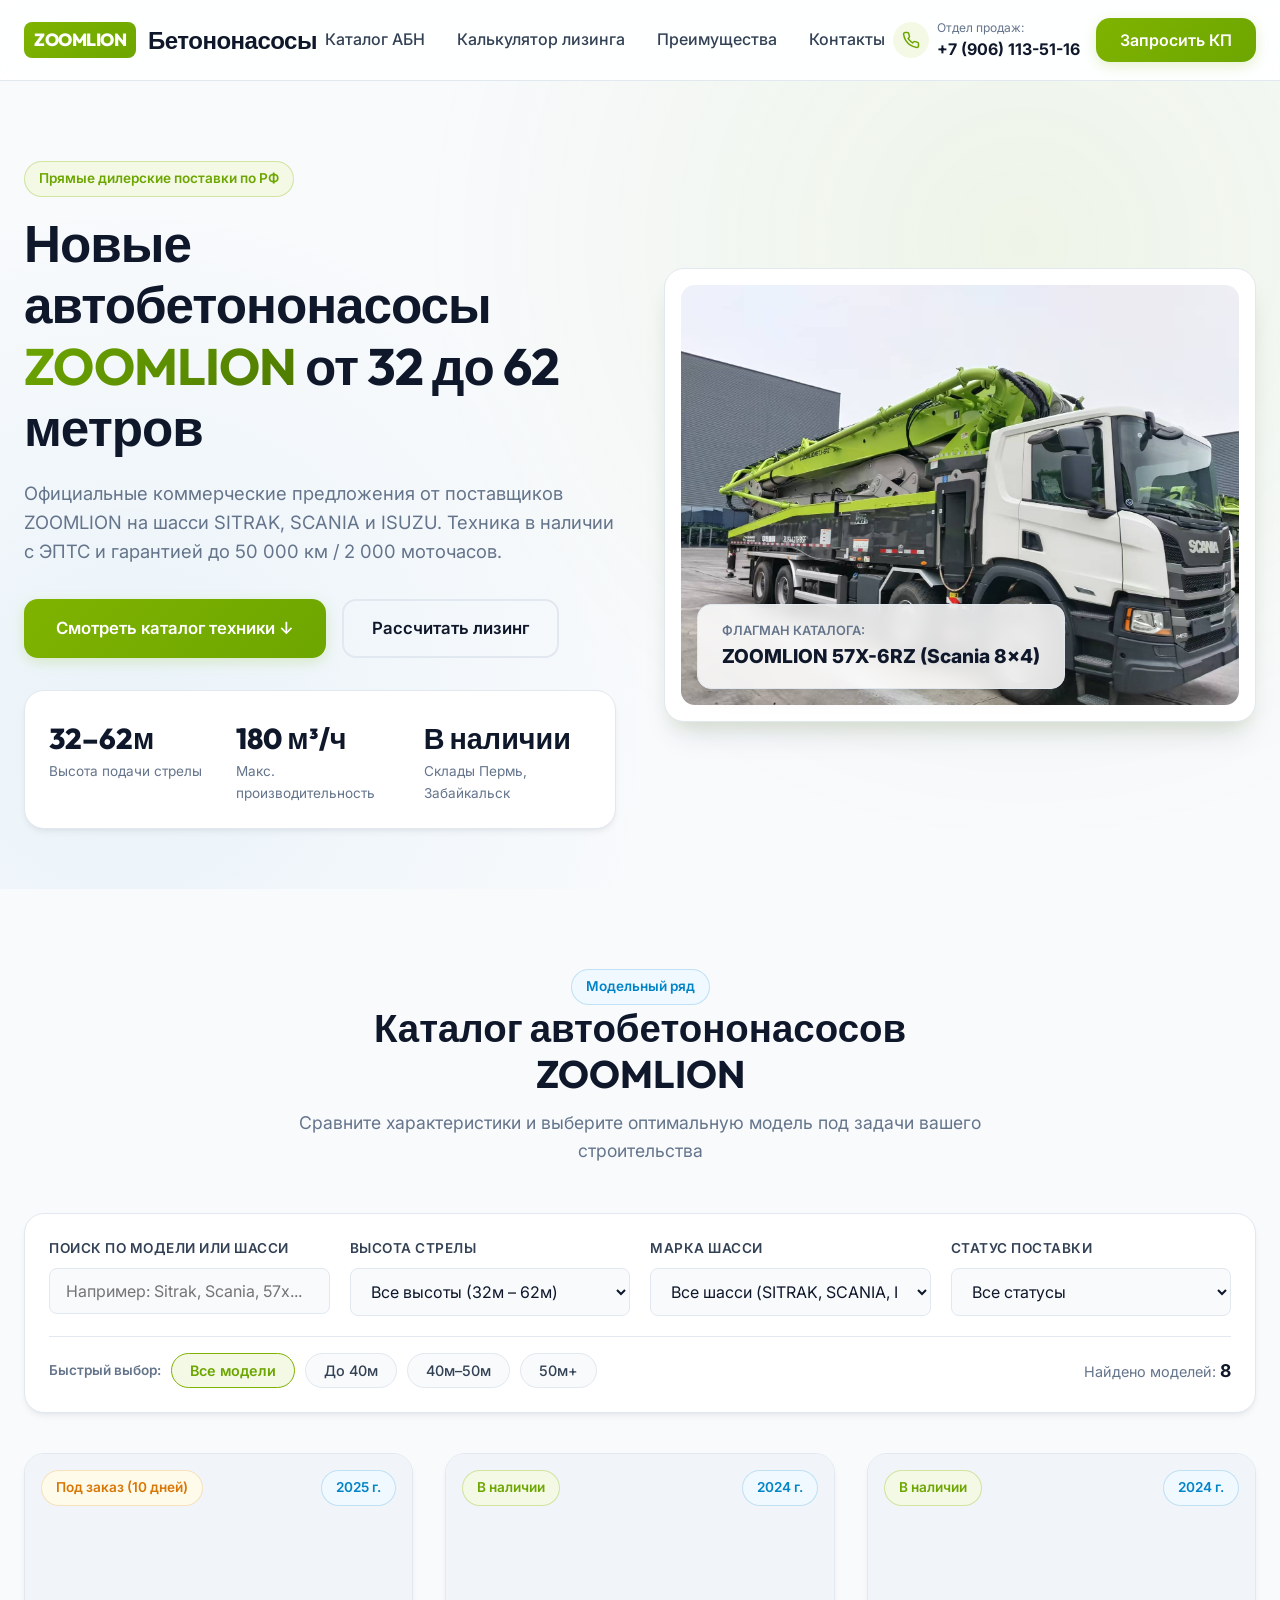
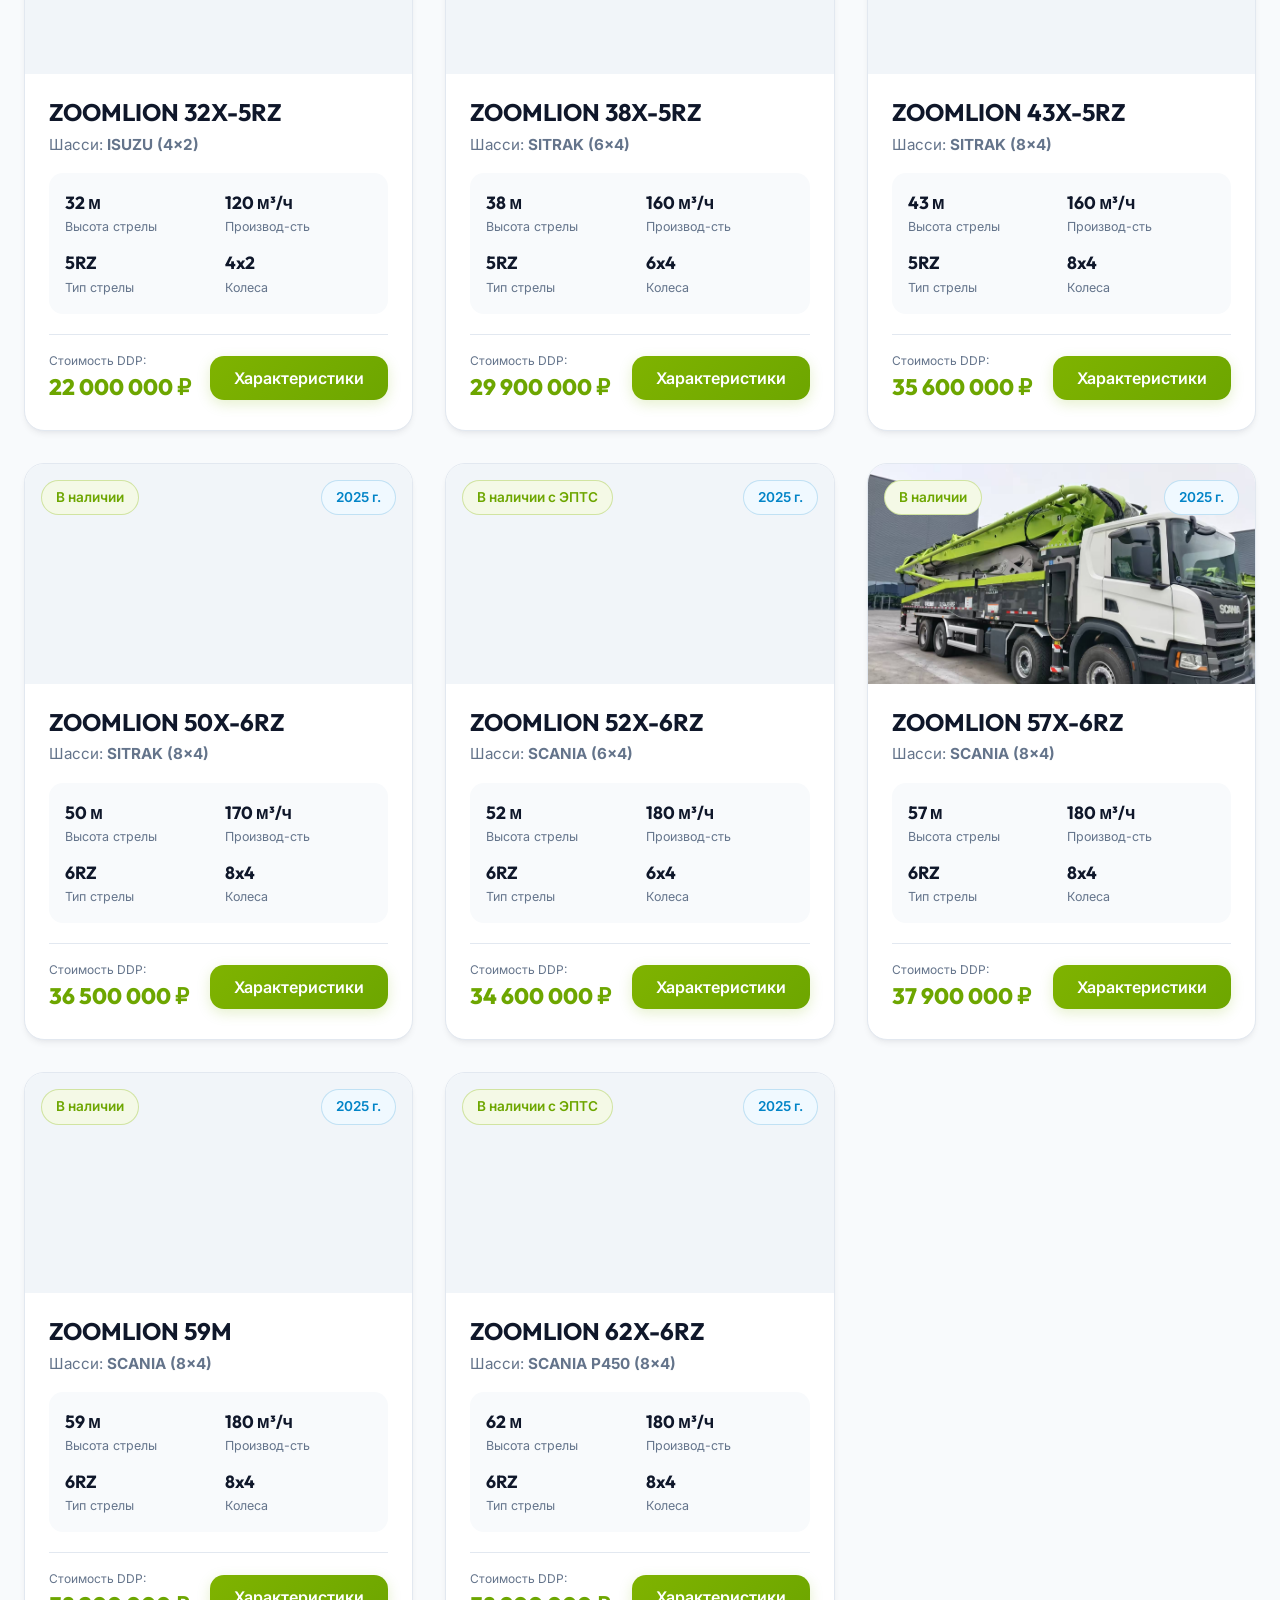
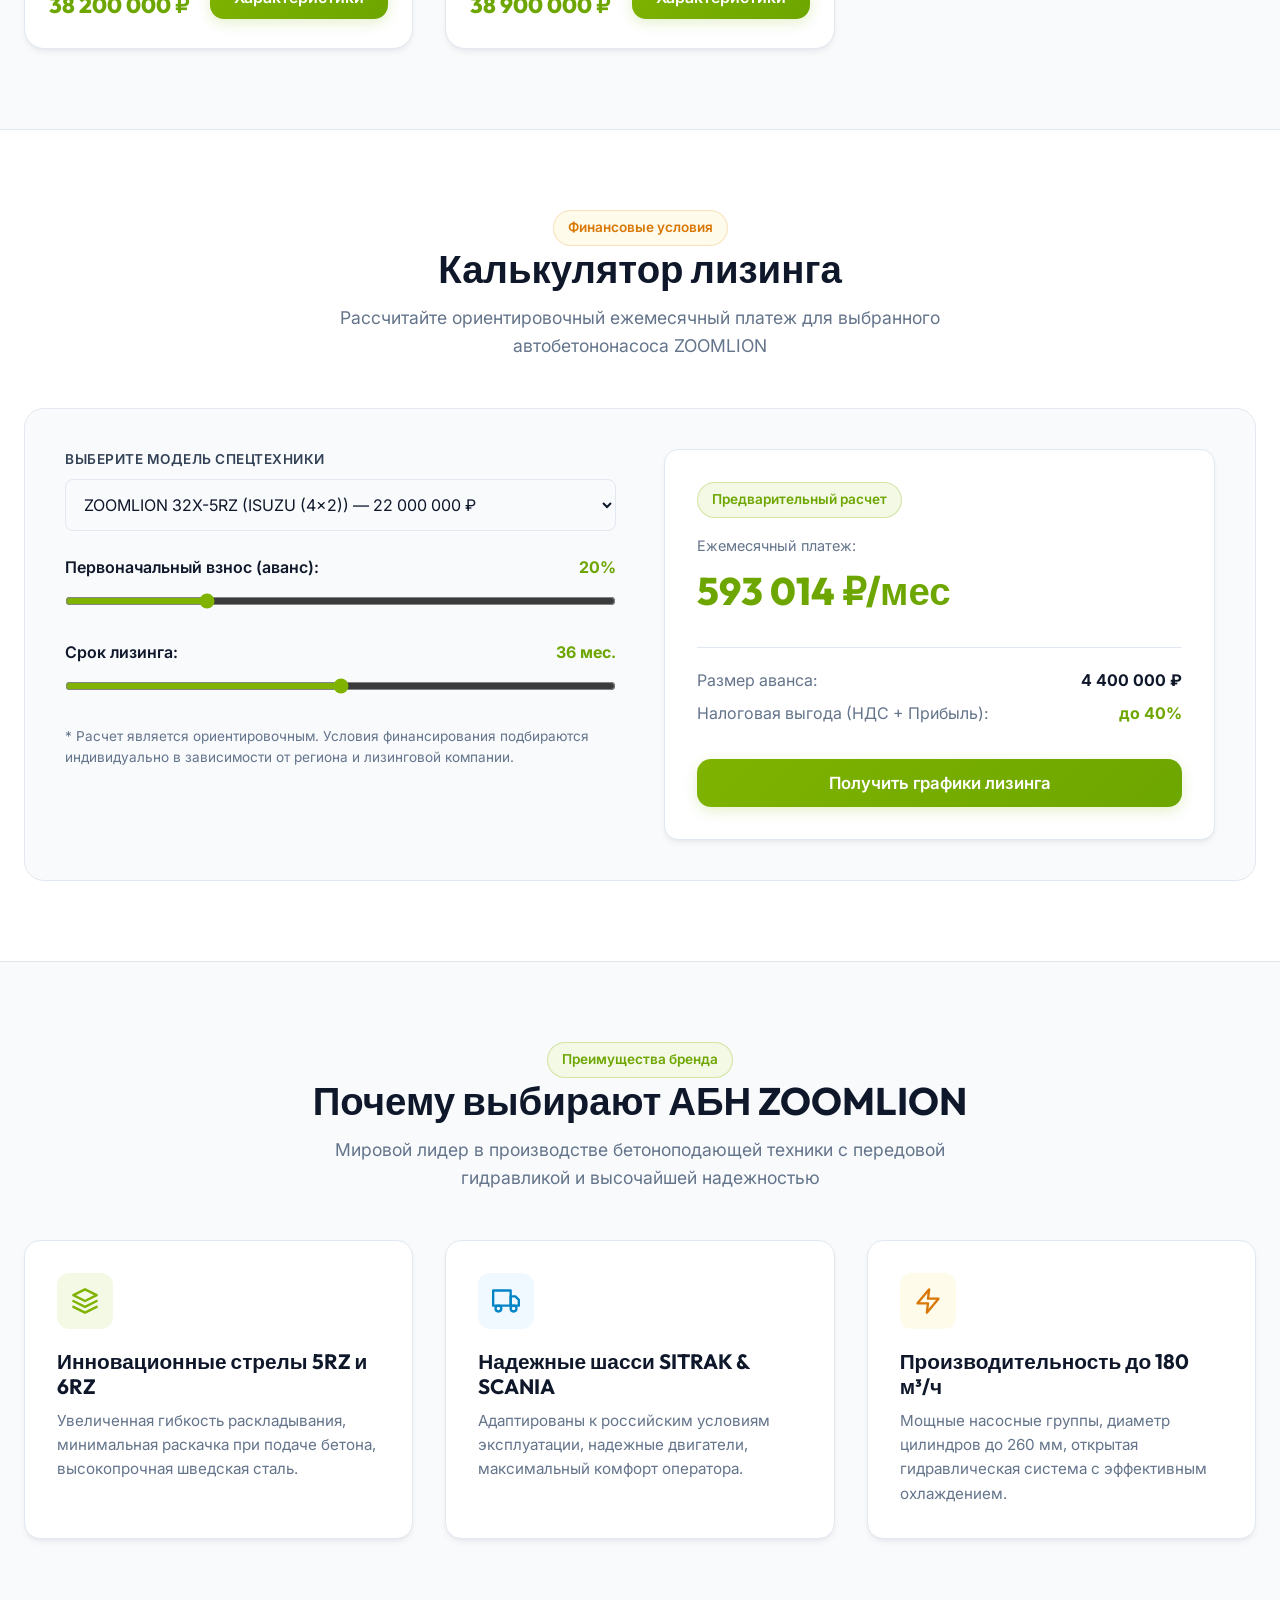
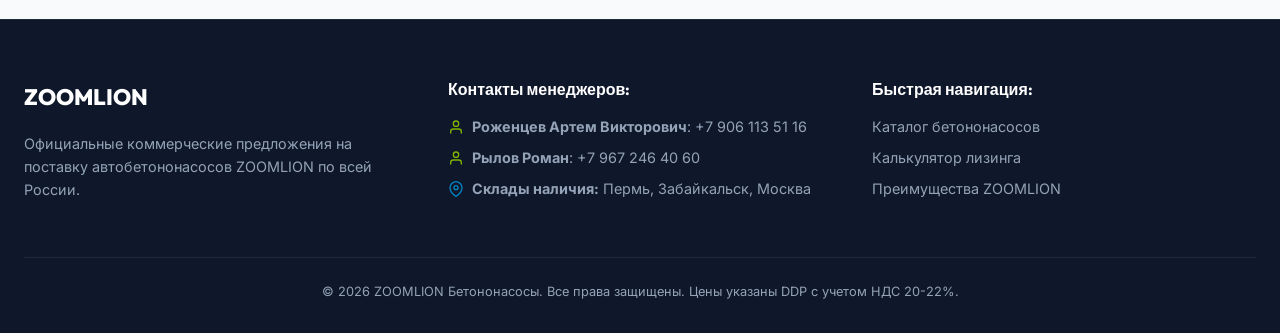
==== deploy/index.html @ 4ca98218 "Initial commit: Zoomlion Concrete Pump website and admin panel" ====
<!DOCTYPE html>
<html lang="ru">
<head>
  <meta charset="UTF-8">
  <meta name="viewport" content="width=device-width, initial-scale=1.0">
  <title>Автобетононасосы ZOOMLION — Официальный каталог поставщика | Продажа и Лизинг</title>
  <meta name="description" content="Каталог новых автобетононасосов ZOOMLION на шасси SITRAK, SCANIA и ISUZU от 32 до 62 метров. Техника в наличии с ЭПТС, гарантия 12 месяцев, выгодный лизинг.">
  
  <!-- CSS Styles -->
  <link rel="stylesheet" href="./src/css/style.css">

  <!-- OpenGraph -->
  <meta property="og:title" content="Автобетононасосы ZOOMLION — Официальный Каталог">
  <meta property="og:description" content="Продажа новых АБН ZOOMLION от 32м до 62м на шасси SITRAK, SCANIA, ISUZU. Цены от поставщика, лизинг, доставка по РФ.">
  <meta property="og:type" content="website">
</head>
<body>

  <!-- Header -->
  <header class="header">
    <div class="container header-content">
      <a href="#" class="logo">
        <span class="logo-badge">ZOOMLION</span>
        <span>Бетононасосы</span>
      </a>

      <nav>
        <ul class="nav-links">
          <li><a href="#catalog" class="nav-link">Каталог АБН</a></li>
          <li><a href="#calculator" class="nav-link">Калькулятор лизинга</a></li>
          <li><a href="#advantages" class="nav-link">Преимущества</a></li>
          <li><a href="#contacts" class="nav-link">Контакты</a></li>
        </ul>
      </nav>

      <div class="header-actions">
        <a href="tel:+79061135116" class="phone-link">
          <div class="phone-icon">
            <svg width="18" height="18" viewBox="0 0 24 24" fill="none" stroke="currentColor" stroke-width="2" stroke-linecap="round" stroke-linejoin="round"><path d="M22 16.92v3a2 2 0 0 1-2.18 2 19.79 19.79 0 0 1-8.63-3.07 19.5 19.5 0 0 1-6-6 19.79 19.79 0 0 1-3.07-8.67A2 2 0 0 1 4.11 2h3a2 2 0 0 1 2 1.72 12.84 12.84 0 0 0 .7 2.81 2 2 0 0 1-.45 2.11L8.09 9.91a16 16 0 0 0 6 6l1.27-1.27a2 2 0 0 1 2.11-.45 12.84 12.84 0 0 0 2.81.7A2 2 0 0 1 22 16.92z"></path></svg>
          </div>
          <div>
            <div style="font-size: 0.75rem; color: var(--text-muted); font-weight: normal;">Отдел продаж:</div>
            +7 (906) 113-51-16
          </div>
        </a>
        <button class="btn btn-primary btn-quote-trigger" id="headerQuoteBtn">
          Запросить КП
        </button>
      </div>
    </div>
  </header>

  <main>
    <!-- Hero Section -->
    <section class="hero">
      <div class="container hero-grid">
        <div>
          <span class="badge badge-green">Прямые дилерские поставки по РФ</span>
          <h1 class="hero-title">
            Новые автобетононасосы <span>ZOOMLION</span> от 32 до 62 метров
          </h1>
          <p class="hero-subtitle">
            Официальные коммерческие предложения от поставщиков ZOOMLION на шасси SITRAK, SCANIA и ISUZU. Техника в наличии с ЭПТС и гарантией до 50 000 км / 2 000 моточасов.
          </p>

          <div style="display: flex; gap: 16px; flex-wrap: wrap;">
            <a href="#catalog" class="btn btn-primary" style="padding: 14px 32px; font-size: 1.05rem;">
              Смотреть каталог техники ↓
            </a>
            <a href="#calculator" class="btn btn-outline" style="padding: 14px 28px; font-size: 1.05rem;">
              Рассчитать лизинг
            </a>
          </div>

          <div class="hero-stats">
            <div>
              <div class="stat-number">32–62м</div>
              <div class="stat-label">Высота подачи стрелы</div>
            </div>
            <div>
              <div class="stat-number">180 м³/ч</div>
              <div class="stat-label">Макс. производительность</div>
            </div>
            <div>
              <div class="stat-number">В наличии</div>
              <div class="stat-label">Склады Пермь, Забайкальск</div>
            </div>
          </div>
        </div>

        <div class="hero-media">
          <div class="hero-img-card">
            <img src="./ZOOMLION 57 метров на базе шасси SCANIA 8x4(1).jpg" alt="Автобетононасос ZOOMLION SCANIA" id="heroImage" onerror="this.src='https://images.unsplash.com/photo-1541888946425-d0fbb186a5b2?auto=format&fit=crop&w=1200&q=80'">
            <div class="hero-floating-tag">
              <div style="font-size: 0.8rem; color: var(--text-muted); font-weight: 600; text-transform: uppercase;">Флагман каталога:</div>
              <div style="font-weight: 800; font-size: 1.2rem; color: var(--text-main);">ZOOMLION 57X-6RZ (Scania 8x4)</div>
            </div>
          </div>
        </div>
      </div>
    </section>

    <!-- Catalog Section -->
    <section class="catalog-section" id="catalog">
      <div class="container">
        <div class="section-header">
          <span class="badge badge-blue">Модельный ряд</span>
          <h2 class="section-title">Каталог автобетононасосов ZOOMLION</h2>
          <p class="section-subtitle">Сравните характеристики и выберите оптимальную модель под задачи вашего строительства</p>
        </div>

        <!-- Filter Bar -->
        <div class="filter-bar">
          <div class="filter-grid">
            <div class="filter-group">
              <label for="searchInput" class="filter-label">Поиск по модели или шасси</label>
              <input type="text" id="searchInput" class="filter-input" placeholder="Например: Sitrak, Scania, 57x...">
            </div>

            <div class="filter-group">
              <label for="heightFilter" class="filter-label">Высота стрелы</label>
              <select id="heightFilter" class="filter-select">
                <option value="all">Все высоты (32м – 62м)</option>
                <option value="under40">До 40 метров (32м, 38м)</option>
                <option value="40to50">От 40 до 50 метров (43м, 50м)</option>
                <option value="over50">Свыше 50 метров (52м, 57м, 59м, 62м)</option>
              </select>
            </div>

            <div class="filter-group">
              <label for="chassisFilter" class="filter-label">Марка шасси</label>
              <select id="chassisFilter" class="filter-select">
                <option value="all">Все шасси (SITRAK, SCANIA, ISUZU)</option>
                <option value="SITRAK">SITRAK</option>
                <option value="SCANIA">SCANIA</option>
                <option value="ISUZU">ISUZU</option>
              </select>
            </div>

            <div class="filter-group">
              <label for="statusFilter" class="filter-label">Статус поставки</label>
              <select id="statusFilter" class="filter-select">
                <option value="all">Все статусы</option>
                <option value="in_stock">В наличии</option>
                <option value="on_order">Под заказ</option>
              </select>
            </div>
          </div>

          <div style="display: flex; align-items: center; justify-content: space-between; flex-wrap: wrap; gap: 16px; border-top: 1px solid var(--border-color); padding-top: 16px;">
            <div class="filter-pills">
              <span style="font-size: 0.85rem; color: var(--text-muted); align-self: center; font-weight: 600;">Быстрый выбор:</span>
              <button class="pill-btn active" data-height="all">Все модели</button>
              <button class="pill-btn" data-height="under40">До 40м</button>
              <button class="pill-btn" data-height="40to50">40м–50м</button>
              <button class="pill-btn" data-height="over50">50м+</button>
            </div>

            <div style="font-size: 0.9rem; color: var(--text-muted);">
              Найдено моделей: <strong id="modelsCount" style="color: var(--text-main); font-size: 1.1rem;">8</strong>
            </div>
          </div>
        </div>

        <!-- Cards Grid -->
        <div class="cards-grid" id="modelsGrid">
          <!-- Dynamic JS rendering -->
        </div>
      </div>
    </section>

    <!-- Leasing Calculator Section -->
    <section class="calc-section" id="calculator">
      <div class="container">
        <div class="section-header">
          <span class="badge badge-amber">Финансовые условия</span>
          <h2 class="section-title">Калькулятор лизинга</h2>
          <p class="section-subtitle">Рассчитайте ориентировочный ежемесячный платеж для выбранного автобетононасоса ZOOMLION</p>
        </div>

        <div class="calc-box">
          <div>
            <div class="filter-group" style="margin-bottom: 24px;">
              <label for="calcModel" class="filter-label">Выберите модель спецтехники</label>
              <select id="calcModel" class="filter-select" style="padding: 14px;">
                <!-- Populate via JS -->
              </select>
            </div>

            <div class="range-group">
              <div class="range-header">
                <span>Первоначальный взнос (аванс):</span>
                <span id="advanceValText" style="color: var(--zoomlion-green-dark); font-weight: 700;">20%</span>
              </div>
              <input type="range" id="advanceRange" class="range-slider" min="10" max="50" step="5" value="20">
            </div>

            <div class="range-group">
              <div class="range-header">
                <span>Срок лизинга:</span>
                <span id="termValText" style="color: var(--zoomlion-green-dark); font-weight: 700;">36 мес.</span>
              </div>
              <input type="range" id="termRange" class="range-slider" min="12" max="60" step="12" value="36">
            </div>

            <div style="font-size: 0.85rem; color: var(--text-muted); margin-top: 16px;">
              * Расчет является ориентировочным. Условия финансирования подбираются индивидуально в зависимости от региона и лизинговой компании.
            </div>
          </div>

          <div class="calc-result-card">
            <div>
              <span class="badge badge-green" style="margin-bottom: 16px;">Предварительный расчет</span>
              <div style="font-size: 0.9rem; color: var(--text-muted); margin-bottom: 4px;">Ежемесячный платеж:</div>
              <div class="calc-result-price" id="monthlyPaymentText">580 000 ₽/мес</div>

              <div style="margin-top: 24px; padding-top: 20px; border-top: 1px solid var(--border-color);">
                <div style="display: flex; justify-content: space-between; margin-bottom: 8px;">
                  <span style="color: var(--text-muted);">Размер аванса:</span>
                  <strong id="advanceAmountText">6 000 000 ₽</strong>
                </div>
                <div style="display: flex; justify-content: space-between;">
                  <span style="color: var(--text-muted);">Налоговая выгода (НДС + Прибыль):</span>
                  <strong style="color: var(--zoomlion-green-dark);">до 40%</strong>
                </div>
              </div>
            </div>

            <button class="btn btn-primary btn-quote-trigger" style="margin-top: 32px; width: 100%; padding: 14px; font-size: 1.05rem;">
              Получить графики лизинга
            </button>
          </div>
        </div>
      </div>
    </section>

    <!-- Advantages Section -->
    <section style="padding: 80px 0;" id="advantages">
      <div class="container">
        <div class="section-header">
          <span class="badge badge-green">Преимущества бренда</span>
          <h2 class="section-title">Почему выбирают АБН ZOOMLION</h2>
          <p class="section-subtitle">Мировой лидер в производстве бетоноподающей техники с передовой гидравликой и высочайшей надежностью</p>
        </div>

        <div style="display: grid; grid-template-columns: repeat(auto-fit, minmax(280px, 1fr)); gap: 32px;">
          <div style="background: #fff; padding: 32px; border-radius: 16px; border: 1px solid var(--border-color); box-shadow: var(--shadow-md);">
            <div style="width: 56px; height: 56px; background: var(--zoomlion-green-light); border-radius: 12px; display: flex; align-items: center; justify-content: center; margin-bottom: 20px;">
              <svg width="28" height="28" viewBox="0 0 24 24" fill="none" stroke="#7FB300" stroke-width="2" stroke-linecap="round" stroke-linejoin="round"><polygon points="12 2 2 7 12 12 22 7 12 2"></polygon><polyline points="2 17 12 22 22 17"></polyline><polyline points="2 12 12 17 22 12"></polyline></svg>
            </div>
            <h3 style="font-size: 1.3rem; margin-bottom: 10px;">Инновационные стрелы 5RZ и 6RZ</h3>
            <p style="color: var(--text-muted); font-size: 0.95rem;">Увеличенная гибкость раскладывания, минимальная раскачка при подаче бетона, высокопрочная шведская сталь.</p>
          </div>

          <div style="background: #fff; padding: 32px; border-radius: 16px; border: 1px solid var(--border-color); box-shadow: var(--shadow-md);">
            <div style="width: 56px; height: 56px; background: var(--accent-blue-light); border-radius: 12px; display: flex; align-items: center; justify-content: center; margin-bottom: 20px;">
              <svg width="28" height="28" viewBox="0 0 24 24" fill="none" stroke="#0284C7" stroke-width="2" stroke-linecap="round" stroke-linejoin="round"><rect x="1" y="3" width="15" height="13"></rect><polygon points="16 8 20 8 23 11 23 16 16 16 16 8"></polygon><circle cx="5.5" cy="18.5" r="2.5"></circle><circle cx="18.5" cy="18.5" r="2.5"></circle></svg>
            </div>
            <h3 style="font-size: 1.3rem; margin-bottom: 10px;">Надежные шасси SITRAK & SCANIA</h3>
            <p style="color: var(--text-muted); font-size: 0.95rem;">Адаптированы к российским условиям эксплуатации, надежные двигатели, максимальный комфорт оператора.</p>
          </div>

          <div style="background: #fff; padding: 32px; border-radius: 16px; border: 1px solid var(--border-color); box-shadow: var(--shadow-md);">
            <div style="width: 56px; height: 56px; background: var(--accent-amber-light); border-radius: 12px; display: flex; align-items: center; justify-content: center; margin-bottom: 20px;">
              <svg width="28" height="28" viewBox="0 0 24 24" fill="none" stroke="#D97706" stroke-width="2" stroke-linecap="round" stroke-linejoin="round"><polygon points="13 2 3 14 12 14 11 22 21 10 12 10 13 2"></polygon></svg>
            </div>
            <h3 style="font-size: 1.3rem; margin-bottom: 10px;">Производительность до 180 м³/ч</h3>
            <p style="color: var(--text-muted); font-size: 0.95rem;">Мощные насосные группы, диаметр цилиндров до 260 мм, открытая гидравлическая система с эффективным охлаждением.</p>
          </div>
        </div>
      </div>
    </section>
  </main>

  <!-- Detail Modal -->
  <div class="modal-backdrop" id="detailModal">
    <div class="modal-window">
      <button class="modal-close-btn" id="modalCloseBtn" aria-label="Закрыть">
        <svg width="20" height="20" viewBox="0 0 24 24" fill="none" stroke="currentColor" stroke-width="2" stroke-linecap="round" stroke-linejoin="round"><line x1="18" y1="6" x2="6" y2="18"></line><line x1="6" y1="6" x2="18" y2="18"></line></svg>
      </button>
      <div class="modal-content" id="modalBody">
        <!-- JS filled -->
      </div>
    </div>
  </div>

  <!-- Quote Modal -->
  <div class="modal-backdrop" id="quoteModal">
    <div class="modal-window" style="max-width: 500px;">
      <button class="modal-close-btn" id="quoteCloseBtn" aria-label="Закрыть">
        <svg width="20" height="20" viewBox="0 0 24 24" fill="none" stroke="currentColor" stroke-width="2" stroke-linecap="round" stroke-linejoin="round"><line x1="18" y1="6" x2="6" y2="18"></line><line x1="6" y1="6" x2="18" y2="18"></line></svg>
      </button>
      <div class="modal-content">
        <h2 style="font-size: 1.8rem; margin-bottom: 8px;">Запросить КП</h2>
        <p style="color: var(--text-muted); margin-bottom: 24px;">Оставьте контакты для получения персонального коммерческого предложения</p>

        <form id="quoteForm">
          <input type="hidden" id="quoteModelInput" name="model">

          <div class="filter-group" style="margin-bottom: 16px;">
            <label for="userName" class="filter-label">Ваше имя</label>
            <input type="text" id="userName" class="filter-input" placeholder="Иван Иванов" required>
          </div>

          <div class="filter-group" style="margin-bottom: 16px;">
            <label for="userPhone" class="filter-label">Номер телефона</label>
            <input type="tel" id="userPhone" class="filter-input" placeholder="+7 (999) 000-00-00" required>
          </div>

          <div class="filter-group" style="margin-bottom: 24px;">
            <label for="userComment" class="filter-label">Город / Примечание</label>
            <input type="text" id="userComment" class="filter-input" placeholder="например, доставка в Екатеринбург">
          </div>

          <button type="submit" class="btn btn-primary" style="width: 100%; padding: 14px; font-size: 1.05rem;">
            Отправить заявку
          </button>
        </form>
      </div>
    </div>
  </div>

  <!-- Footer -->
  <footer style="background: #0F172A; color: #94A3B8; padding: 60px 0 30px; border-top: 1px solid #1E293B;" id="contacts">
    <div class="container">
      <div style="display: grid; grid-template-columns: repeat(auto-fit, minmax(240px, 1fr)); gap: 40px; margin-bottom: 40px;">
        <div>
          <div style="font-family: var(--font-heading); font-size: 1.4rem; font-weight: 800; color: #fff; margin-bottom: 16px;">
            ZOOMLION
          </div>
          <p style="font-size: 0.9rem; margin-bottom: 16px;">
            Официальные коммерческие предложения на поставку автобетононасосов ZOOMLION по всей России.
          </p>
        </div>

        <div>
          <h4 style="color: #fff; margin-bottom: 16px;">Контакты менеджеров:</h4>
          <ul style="list-style: none; padding: 0; font-size: 0.9rem;">
            <li style="margin-bottom: 8px; display: flex; align-items: center; gap: 8px;">
              <svg width="16" height="16" viewBox="0 0 24 24" fill="none" stroke="#7FB300" stroke-width="2" stroke-linecap="round" stroke-linejoin="round"><path d="M20 21v-2a4 4 0 0 0-4-4H8a4 4 0 0 0-4 4v2"></path><circle cx="12" cy="7" r="4"></circle></svg>
              <span><strong>Роженцев Артем Викторович</strong>: +7 906 113 51 16</span>
            </li>
            <li style="margin-bottom: 8px; display: flex; align-items: center; gap: 8px;">
              <svg width="16" height="16" viewBox="0 0 24 24" fill="none" stroke="#7FB300" stroke-width="2" stroke-linecap="round" stroke-linejoin="round"><path d="M20 21v-2a4 4 0 0 0-4-4H8a4 4 0 0 0-4 4v2"></path><circle cx="12" cy="7" r="4"></circle></svg>
              <span><strong>Рылов Роман</strong>: +7 967 246 40 60</span>
            </li>
            <li style="display: flex; align-items: center; gap: 8px;">
              <svg width="16" height="16" viewBox="0 0 24 24" fill="none" stroke="#0284C7" stroke-width="2" stroke-linecap="round" stroke-linejoin="round"><path d="M21 10c0 7-9 13-9 13s-9-6-9-13a9 9 0 0 1 18 0z"></path><circle cx="12" cy="10" r="3"></circle></svg>
              <span><strong>Склады наличия:</strong> Пермь, Забайкальск, Москва</span>
            </li>
          </ul>
        </div>

        <div>
          <h4 style="color: #fff; margin-bottom: 16px;">Быстрая навигация:</h4>
          <ul style="list-style: none; padding: 0; font-size: 0.9rem;">
            <li style="margin-bottom: 8px;"><a href="#catalog" style="color: #94A3B8;">Каталог бетононасосов</a></li>
            <li style="margin-bottom: 8px;"><a href="#calculator" style="color: #94A3B8;">Калькулятор лизинга</a></li>
            <li><a href="#advantages" style="color: #94A3B8;">Преимущества ZOOMLION</a></li>
          </ul>
        </div>
      </div>

      <div style="border-top: 1px solid #1E293B; padding-top: 24px; font-size: 0.8rem; text-align: center;">
        © 2026 ZOOMLION Бетононасосы. Все права защищены. Цены указаны DDP с учетом НДС 20-22%.
      </div>
    </div>
  </footer>

  <!-- App Script -->
  <script src="./src/js/app.js"></script>
</body>
</html>
---- deploy/src/css/style.css ----
/* Zoomlion Light Theme Design System */
@import url('https://fonts.googleapis.com/css2?family=Inter:wght@300;400;500;600;700&family=Outfit:wght@400;500;600;700;800&display=swap');

:root {
  --font-heading: 'Outfit', -apple-system, BlinkMacSystemFont, sans-serif;
  --font-body: 'Inter', -apple-system, BlinkMacSystemFont, sans-serif;

  --bg-primary: #F8FAFC;
  --bg-secondary: #FFFFFF;
  --bg-tertiary: #F1F5F9;
  --bg-glass: rgba(255, 255, 255, 0.85);

  --text-main: #0F172A;
  --text-secondary: #334155;
  --text-muted: #64748B;
  --text-light: #94A3B8;

  --zoomlion-green: #7FB300;
  --zoomlion-green-dark: #6DA600;
  --zoomlion-green-light: #F4F9E6;
  --zoomlion-green-glow: rgba(127, 179, 0, 0.2);

  --accent-blue: #0284C7;
  --accent-blue-light: #F0F9FF;
  --accent-amber: #D97706;
  --accent-amber-light: #FFFBEB;

  --border-color: #E2E8F0;
  --border-focus: #7FB300;

  --shadow-sm: 0 1px 2px 0 rgba(0, 0, 0, 0.05);
  --shadow-md: 0 4px 6px -1px rgba(15, 23, 42, 0.06), 0 2px 4px -2px rgba(15, 23, 42, 0.04);
  --shadow-lg: 0 10px 25px -5px rgba(15, 23, 42, 0.08), 0 8px 10px -6px rgba(15, 23, 42, 0.04);
  --shadow-xl: 0 20px 30px -10px rgba(15, 23, 42, 0.12), 0 10px 15px -5px rgba(127, 179, 0, 0.1);

  --radius-sm: 8px;
  --radius-md: 14px;
  --radius-lg: 20px;
  --radius-full: 9999px;

  --transition-fast: 0.2s cubic-bezier(0.4, 0, 0.2, 1);
  --transition-normal: 0.3s cubic-bezier(0.4, 0, 0.2, 1);
}

/* Reset & Base */
*, *::before, *::after {
  box-sizing: border-box;
  margin: 0;
  padding: 0;
}

html {
  scroll-behavior: smooth;
  font-size: 16px;
}

body {
  font-family: var(--font-body);
  background-color: var(--bg-primary);
  color: var(--text-main);
  line-height: 1.6;
  -webkit-font-smoothing: antialiased;
  overflow-x: hidden;
}

a {
  color: inherit;
  text-decoration: none;
}

button, input, select {
  font-family: inherit;
  font-size: inherit;
}

.container {
  max-width: 1280px;
  margin: 0 auto;
  padding: 0 24px;
}

/* Typography */
h1, h2, h3, h4, h5, h6 {
  font-family: var(--font-heading);
  color: var(--text-main);
  font-weight: 700;
  line-height: 1.2;
}

.badge {
  display: inline-flex;
  align-items: center;
  gap: 6px;
  padding: 6px 14px;
  border-radius: var(--radius-full);
  font-size: 0.85rem;
  font-weight: 600;
}

.badge-green {
  background-color: var(--zoomlion-green-light);
  color: var(--zoomlion-green-dark);
  border: 1px solid rgba(127, 179, 0, 0.3);
}

.badge-blue {
  background-color: var(--accent-blue-light);
  color: var(--accent-blue);
  border: 1px solid rgba(2, 132, 199, 0.2);
}

.badge-amber {
  background-color: var(--accent-amber-light);
  color: var(--accent-amber);
  border: 1px solid rgba(217, 119, 6, 0.2);
}

/* Header & Navigation */
.header {
  position: sticky;
  top: 0;
  z-index: 100;
  background-color: var(--bg-glass);
  backdrop-filter: blur(12px);
  -webkit-backdrop-filter: blur(12px);
  border-bottom: 1px solid var(--border-color);
  transition: var(--transition-normal);
}

.header-content {
  display: flex;
  align-items: center;
  justify-content: space-between;
  height: 80px;
}

.logo {
  display: flex;
  align-items: center;
  gap: 12px;
  font-family: var(--font-heading);
  font-weight: 800;
  font-size: 1.5rem;
  color: var(--text-main);
  letter-spacing: -0.5px;
}

.logo-badge {
  background: linear-gradient(135deg, var(--zoomlion-green), var(--zoomlion-green-dark));
  color: #fff;
  padding: 4px 10px;
  border-radius: var(--radius-sm);
  font-size: 1.1rem;
  font-weight: 800;
}

.nav-links {
  display: flex;
  gap: 32px;
  list-style: none;
}

.nav-link {
  font-weight: 500;
  color: var(--text-secondary);
  transition: var(--transition-fast);
}

.nav-link:hover {
  color: var(--zoomlion-green-dark);
}

.header-actions {
  display: flex;
  align-items: center;
  gap: 16px;
}

.phone-link {
  display: flex;
  align-items: center;
  gap: 8px;
  font-weight: 700;
  color: var(--text-main);
}

.phone-icon {
  width: 36px;
  height: 36px;
  background-color: var(--zoomlion-green-light);
  color: var(--zoomlion-green-dark);
  border-radius: 50%;
  display: flex;
  align-items: center;
  justify-content: center;
}

.btn {
  display: inline-flex;
  align-items: center;
  justify-content: center;
  gap: 8px;
  padding: 12px 24px;
  border-radius: var(--radius-md);
  font-weight: 600;
  cursor: pointer;
  border: none;
  transition: var(--transition-fast);
}

.btn-primary {
  background: linear-gradient(135deg, var(--zoomlion-green), var(--zoomlion-green-dark));
  color: #FFFFFF;
  box-shadow: 0 4px 14px var(--zoomlion-green-glow);
}

.btn-primary:hover {
  transform: translateY(-2px);
  box-shadow: 0 6px 20px var(--zoomlion-green-glow);
}

.btn-outline {
  background-color: transparent;
  border: 2px solid var(--border-color);
  color: var(--text-main);
}

.btn-outline:hover {
  border-color: var(--zoomlion-green);
  color: var(--zoomlion-green-dark);
  background-color: var(--zoomlion-green-light);
}

/* Hero Section */
.hero {
  padding: 80px 0 60px;
  background: radial-gradient(circle at 80% 20%, rgba(127, 179, 0, 0.08) 0%, transparent 50%),
              radial-gradient(circle at 10% 80%, rgba(2, 132, 199, 0.06) 0%, transparent 40%);
}

.hero-grid {
  display: grid;
  grid-template-columns: 1fr 1fr;
  gap: 48px;
  align-items: center;
}

.hero-title {
  font-size: 3.2rem;
  margin-top: 16px;
  margin-bottom: 20px;
  letter-spacing: -1px;
}

.hero-title span {
  color: var(--zoomlion-green-dark);
  background: linear-gradient(135deg, var(--zoomlion-green-dark), #4D7A00);
  -webkit-background-clip: text;
  -webkit-text-fill-color: transparent;
}

.hero-subtitle {
  font-size: 1.15rem;
  color: var(--text-muted);
  margin-bottom: 32px;
}

.hero-stats {
  display: grid;
  grid-template-columns: repeat(3, 1fr);
  gap: 20px;
  padding: 24px;
  background-color: var(--bg-secondary);
  border-radius: var(--radius-lg);
  border: 1px solid var(--border-color);
  box-shadow: var(--shadow-md);
  margin-top: 32px;
}

.stat-number {
  font-family: var(--font-heading);
  font-size: 1.8rem;
  font-weight: 800;
  color: var(--text-main);
}

.stat-label {
  font-size: 0.85rem;
  color: var(--text-muted);
}

.hero-media {
  position: relative;
}

.hero-img-card {
  background-color: var(--bg-secondary);
  border-radius: var(--radius-lg);
  padding: 16px;
  border: 1px solid var(--border-color);
  box-shadow: var(--shadow-xl);
  overflow: hidden;
  position: relative;
}

.hero-img-card img {
  width: 100%;
  height: 420px;
  object-fit: cover;
  border-radius: var(--radius-md);
  display: block;
}

.hero-floating-tag {
  position: absolute;
  bottom: 32px;
  left: 32px;
  background-color: var(--bg-glass);
  backdrop-filter: blur(8px);
  padding: 16px 24px;
  border-radius: var(--radius-md);
  border: 1px solid var(--border-color);
  box-shadow: var(--shadow-lg);
}

/* Catalog Section */
.catalog-section {
  padding: 80px 0;
}

.section-header {
  text-align: center;
  max-width: 700px;
  margin: 0 auto 48px;
}

.section-title {
  font-size: 2.4rem;
  margin-bottom: 12px;
}

.section-subtitle {
  color: var(--text-muted);
  font-size: 1.1rem;
}

/* Filter Controls */
.filter-bar {
  background-color: var(--bg-secondary);
  padding: 24px;
  border-radius: var(--radius-lg);
  border: 1px solid var(--border-color);
  box-shadow: var(--shadow-md);
  margin-bottom: 40px;
  display: flex;
  flex-direction: column;
  gap: 20px;
}

.filter-grid {
  display: grid;
  grid-template-columns: repeat(auto-fit, minmax(220px, 1fr));
  gap: 20px;
}

.filter-group {
  display: flex;
  flex-direction: column;
  gap: 8px;
}

.filter-label {
  font-size: 0.85rem;
  font-weight: 600;
  color: var(--text-secondary);
  text-transform: uppercase;
  letter-spacing: 0.5px;
}

.filter-select, .filter-input {
  width: 100%;
  padding: 12px 16px;
  background-color: var(--bg-primary);
  border: 1px solid var(--border-color);
  border-radius: var(--radius-sm);
  color: var(--text-main);
  outline: none;
  transition: var(--transition-fast);
}

.filter-select:focus, .filter-input:focus {
  border-color: var(--zoomlion-green);
  box-shadow: 0 0 0 3px var(--zoomlion-green-glow);
}

.filter-pills {
  display: flex;
  flex-wrap: wrap;
  gap: 10px;
}

.pill-btn {
  padding: 8px 18px;
  border-radius: var(--radius-full);
  background-color: var(--bg-primary);
  border: 1px solid var(--border-color);
  color: var(--text-secondary);
  font-size: 0.9rem;
  font-weight: 500;
  cursor: pointer;
  transition: var(--transition-fast);
}

.pill-btn:hover, .pill-btn.active {
  background-color: var(--zoomlion-green-light);
  border-color: var(--zoomlion-green);
  color: var(--zoomlion-green-dark);
  font-weight: 600;
}

/* Cards Grid */
.cards-grid {
  display: grid;
  grid-template-columns: repeat(auto-fill, minmax(360px, 1fr));
  gap: 32px;
}

.card {
  background-color: var(--bg-secondary);
  border-radius: var(--radius-lg);
  border: 1px solid var(--border-color);
  box-shadow: var(--shadow-md);
  overflow: hidden;
  display: flex;
  flex-direction: column;
  transition: var(--transition-normal);
  position: relative;
}

.card:hover {
  transform: translateY(-6px);
  box-shadow: var(--shadow-xl);
  border-color: rgba(127, 179, 0, 0.4);
}

.card-img-container {
  height: 220px;
  position: relative;
  overflow: hidden;
  background-color: var(--bg-tertiary);
}

.card-img {
  width: 100%;
  height: 100%;
  object-fit: cover;
  transition: transform 0.5s ease;
}

.card:hover .card-img {
  transform: scale(1.05);
}

.card-badge-top {
  position: absolute;
  top: 16px;
  left: 16px;
  z-index: 2;
}

.card-badge-top-right {
  position: absolute;
  top: 16px;
  right: 16px;
  z-index: 2;
}

.card-body {
  padding: 24px;
  display: flex;
  flex-direction: column;
  flex: 1;
}

.card-title {
  font-size: 1.5rem;
  margin-bottom: 6px;
}

.card-chassis {
  color: var(--text-muted);
  font-size: 0.95rem;
  margin-bottom: 16px;
}

.card-specs-mini {
  display: grid;
  grid-template-columns: 1fr 1fr;
  gap: 12px;
  padding: 16px;
  background-color: var(--bg-primary);
  border-radius: var(--radius-md);
  margin-bottom: 20px;
}

.spec-mini-item {
  display: flex;
  flex-direction: column;
}

.spec-mini-val {
  font-family: var(--font-heading);
  font-weight: 700;
  font-size: 1.1rem;
  color: var(--text-main);
}

.spec-mini-lbl {
  font-size: 0.78rem;
  color: var(--text-muted);
}

.card-footer {
  margin-top: auto;
  display: flex;
  align-items: center;
  justify-content: space-between;
  padding-top: 16px;
  border-top: 1px solid var(--border-color);
}

.price-tag {
  display: flex;
  flex-direction: column;
}

.price-amount {
  font-family: var(--font-heading);
  font-size: 1.4rem;
  font-weight: 800;
  color: var(--zoomlion-green-dark);
}

.price-lbl {
  font-size: 0.75rem;
  color: var(--text-muted);
}

/* Modal */
.modal-backdrop {
  position: fixed;
  top: 0;
  left: 0;
  width: 100vw;
  height: 100vh;
  background-color: rgba(15, 23, 42, 0.6);
  backdrop-filter: blur(6px);
  z-index: 1000;
  display: flex;
  align-items: center;
  justify-content: center;
  padding: 24px;
  opacity: 0;
  pointer-events: none;
  transition: var(--transition-normal);
}

.modal-backdrop.active {
  opacity: 1;
  pointer-events: auto;
}

.modal-window {
  background-color: var(--bg-secondary);
  border-radius: var(--radius-lg);
  max-width: 900px;
  width: 100%;
  max-height: 90vh;
  overflow-y: auto;
  box-shadow: var(--shadow-xl);
  border: 1px solid var(--border-color);
  position: relative;
  transform: translateY(20px);
  transition: var(--transition-normal);
}

.modal-backdrop.active .modal-window {
  transform: translateY(0);
}

.modal-close-btn {
  position: absolute;
  top: 20px;
  right: 20px;
  width: 40px;
  height: 40px;
  background-color: var(--bg-primary);
  border: 1px solid var(--border-color);
  border-radius: 50%;
  display: flex;
  align-items: center;
  justify-content: center;
  font-size: 1.2rem;
  cursor: pointer;
  z-index: 10;
  transition: var(--transition-fast);
}

.modal-close-btn:hover {
  background-color: var(--border-color);
}

.modal-content {
  padding: 40px;
}

/* Specs Table */
.specs-table {
  width: 100%;
  border-collapse: collapse;
  margin: 20px 0;
}

.specs-table tr {
  border-bottom: 1px solid var(--border-color);
}

.specs-table td {
  padding: 12px 16px;
}

.specs-table td:first-child {
  color: var(--text-muted);
  width: 50%;
}

.specs-table td:last-child {
  font-weight: 600;
  color: var(--text-main);
}

/* Calculator Section */
.calc-section {
  padding: 80px 0;
  background-color: var(--bg-secondary);
  border-top: 1px solid var(--border-color);
  border-bottom: 1px solid var(--border-color);
}

.calc-box {
  background-color: var(--bg-primary);
  padding: 40px;
  border-radius: var(--radius-lg);
  border: 1px solid var(--border-color);
  display: grid;
  grid-template-columns: 1fr 1fr;
  gap: 48px;
}

.range-group {
  margin-bottom: 24px;
}

.range-header {
  display: flex;
  justify-content: space-between;
  margin-bottom: 10px;
  font-weight: 600;
}

.range-slider {
  width: 100%;
  accent-color: var(--zoomlion-green);
}

.calc-result-card {
  background-color: var(--bg-secondary);
  padding: 32px;
  border-radius: var(--radius-md);
  border: 1px solid var(--border-color);
  box-shadow: var(--shadow-md);
  display: flex;
  flex-direction: column;
  justify-content: space-between;
}

.calc-result-price {
  font-family: var(--font-heading);
  font-size: 2.4rem;
  font-weight: 800;
  color: var(--zoomlion-green-dark);
}

/* Responsive */
@media (max-width: 992px) {
  .hero-grid {
    grid-template-columns: 1fr;
  }

  .calc-box {
    grid-template-columns: 1fr;
  }
}

@media (max-width: 600px) {
  .nav-links {
    display: none;
  }

  .cards-grid {
    grid-template-columns: 1fr;
  }

  .hero-title {
    font-size: 2.2rem;
  }
}

/* Admin Table Layout Fixes */
.admin-table {
  width: 100%;
  border-collapse: collapse;
  text-align: left;
}

.admin-table th,
.admin-table td {
  padding: 12px 20px;
  vertical-align: middle !important;
  height: 72px;
}

.admin-table tr {
  border-bottom: 1px solid #E2E8F0;
  transition: background-color 0.15s ease;
}

.admin-table tbody tr:hover {
  background-color: #F8FAFC;
}

.admin-table img {
  width: 70px;
  height: 48px;
  object-fit: cover;
  border-radius: 8px;
  border: 1px solid #E2E8F0;
  display: block;
}
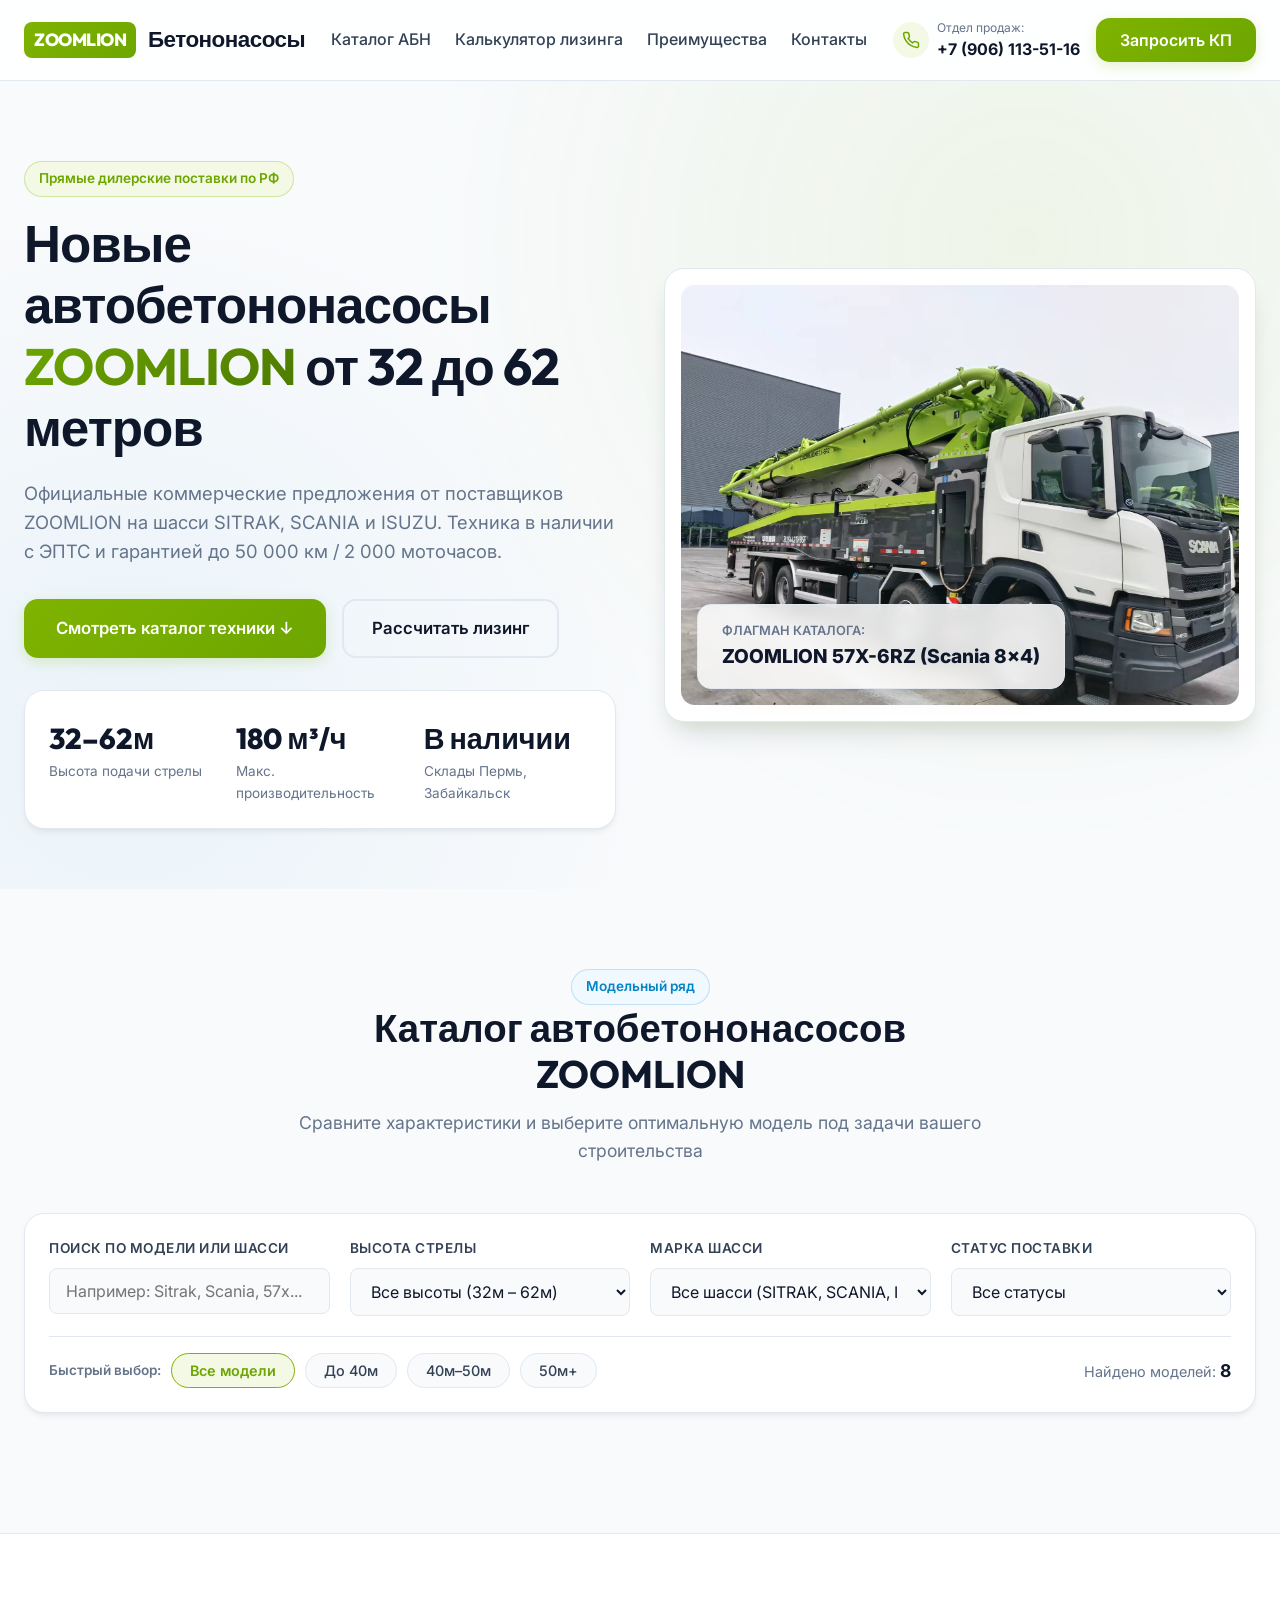
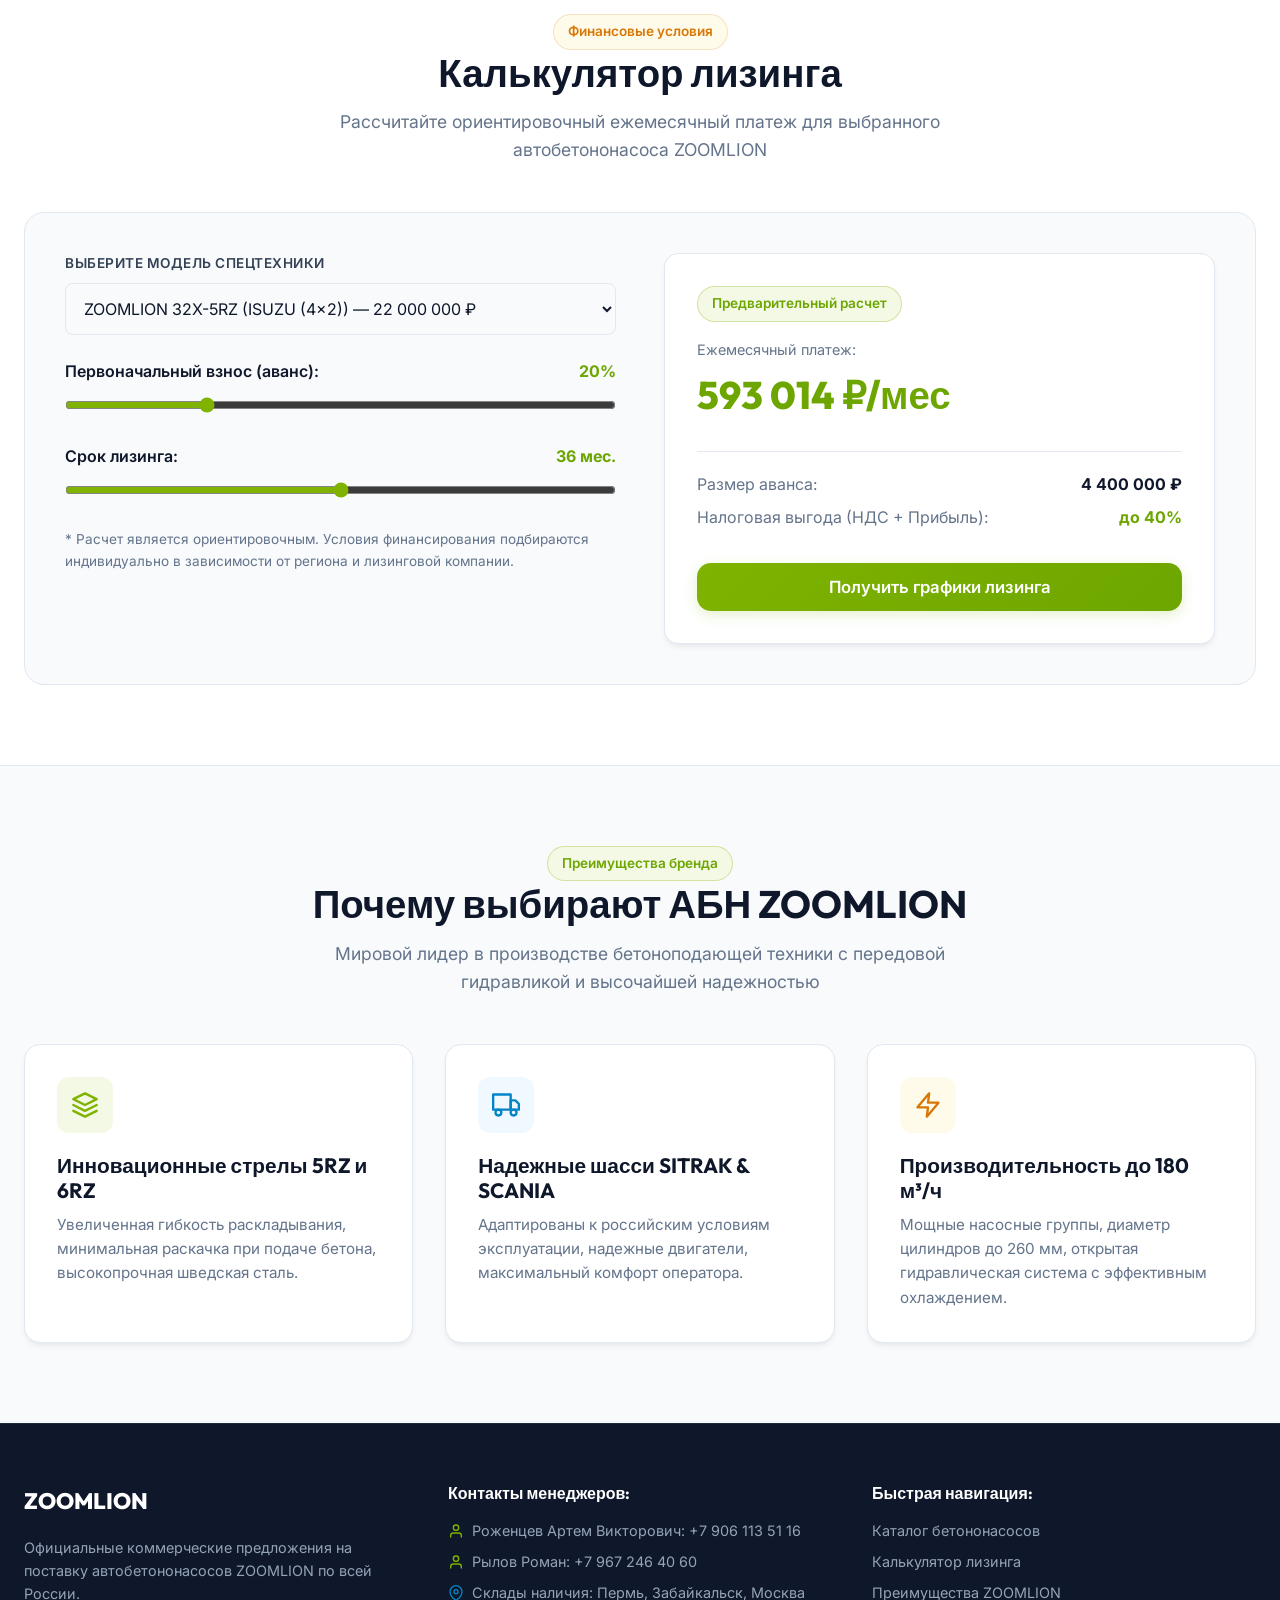
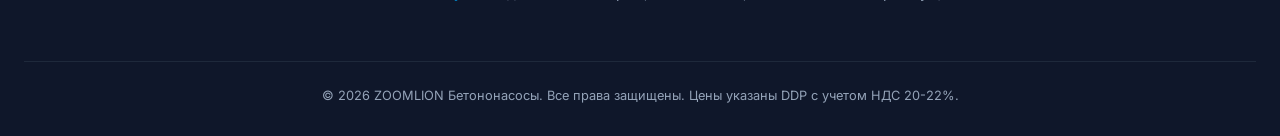
==== commit 81ea9fcc: "feat: implement product detail page functionality with dynamic rendering and leasing calculator" ====
--- a/deploy/index.html
+++ b/deploy/index.html
@@ -34,13 +34,13 @@
       </nav>
 
       <div class="header-actions">
-        <a href="tel:+79061135116" class="phone-link">
+        <a href="tel:+79061135116" class="phone-link" id="headerPhoneLink">
           <div class="phone-icon">
             <svg width="18" height="18" viewBox="0 0 24 24" fill="none" stroke="currentColor" stroke-width="2" stroke-linecap="round" stroke-linejoin="round"><path d="M22 16.92v3a2 2 0 0 1-2.18 2 19.79 19.79 0 0 1-8.63-3.07 19.5 19.5 0 0 1-6-6 19.79 19.79 0 0 1-3.07-8.67A2 2 0 0 1 4.11 2h3a2 2 0 0 1 2 1.72 12.84 12.84 0 0 0 .7 2.81 2 2 0 0 1-.45 2.11L8.09 9.91a16 16 0 0 0 6 6l1.27-1.27a2 2 0 0 1 2.11-.45 12.84 12.84 0 0 0 2.81.7A2 2 0 0 1 22 16.92z"></path></svg>
           </div>
           <div>
-            <div style="font-size: 0.75rem; color: var(--text-muted); font-weight: normal;">Отдел продаж:</div>
-            +7 (906) 113-51-16
+            <div id="headerPhoneLabel" style="font-size: 0.75rem; color: var(--text-muted); font-weight: normal;">Отдел продаж:</div>
+            <span id="headerPhoneText">+7 (906) 113-51-16</span>
           </div>
         </a>
         <button class="btn btn-primary btn-quote-trigger" id="headerQuoteBtn">
@@ -239,8 +239,8 @@
       <div class="container">
         <div class="section-header">
           <span class="badge badge-green">Преимущества бренда</span>
-          <h2 class="section-title">Почему выбирают АБН ZOOMLION</h2>
-          <p class="section-subtitle">Мировой лидер в производстве бетоноподающей техники с передовой гидравликой и высочайшей надежностью</p>
+          <h2 class="section-title" id="advSectionTitle">Почему выбирают АБН ZOOMLION</h2>
+          <p class="section-subtitle" id="advSectionSubtitle">Мировой лидер в производстве бетоноподающей техники с передовой гидравликой и высочайшей надежностью</p>
         </div>
 
         <div style="display: grid; grid-template-columns: repeat(auto-fit, minmax(280px, 1fr)); gap: 32px;">
@@ -248,24 +248,24 @@
             <div style="width: 56px; height: 56px; background: var(--zoomlion-green-light); border-radius: 12px; display: flex; align-items: center; justify-content: center; margin-bottom: 20px;">
               <svg width="28" height="28" viewBox="0 0 24 24" fill="none" stroke="#7FB300" stroke-width="2" stroke-linecap="round" stroke-linejoin="round"><polygon points="12 2 2 7 12 12 22 7 12 2"></polygon><polyline points="2 17 12 22 22 17"></polyline><polyline points="2 12 12 17 22 12"></polyline></svg>
             </div>
-            <h3 style="font-size: 1.3rem; margin-bottom: 10px;">Инновационные стрелы 5RZ и 6RZ</h3>
-            <p style="color: var(--text-muted); font-size: 0.95rem;">Увеличенная гибкость раскладывания, минимальная раскачка при подаче бетона, высокопрочная шведская сталь.</p>
+            <h3 style="font-size: 1.3rem; margin-bottom: 10px;" id="adv1Title">Инновационные стрелы 5RZ и 6RZ</h3>
+            <p style="color: var(--text-muted); font-size: 0.95rem;" id="adv1Text">Увеличенная гибкость раскладывания, минимальная раскачка при подаче бетона, высокопрочная шведская сталь.</p>
           </div>
 
           <div style="background: #fff; padding: 32px; border-radius: 16px; border: 1px solid var(--border-color); box-shadow: var(--shadow-md);">
             <div style="width: 56px; height: 56px; background: var(--accent-blue-light); border-radius: 12px; display: flex; align-items: center; justify-content: center; margin-bottom: 20px;">
               <svg width="28" height="28" viewBox="0 0 24 24" fill="none" stroke="#0284C7" stroke-width="2" stroke-linecap="round" stroke-linejoin="round"><rect x="1" y="3" width="15" height="13"></rect><polygon points="16 8 20 8 23 11 23 16 16 16 16 8"></polygon><circle cx="5.5" cy="18.5" r="2.5"></circle><circle cx="18.5" cy="18.5" r="2.5"></circle></svg>
             </div>
-            <h3 style="font-size: 1.3rem; margin-bottom: 10px;">Надежные шасси SITRAK & SCANIA</h3>
-            <p style="color: var(--text-muted); font-size: 0.95rem;">Адаптированы к российским условиям эксплуатации, надежные двигатели, максимальный комфорт оператора.</p>
+            <h3 style="font-size: 1.3rem; margin-bottom: 10px;" id="adv2Title">Надежные шасси SITRAK & SCANIA</h3>
+            <p style="color: var(--text-muted); font-size: 0.95rem;" id="adv2Text">Адаптированы к российским условиям эксплуатации, надежные двигатели, максимальный комфорт оператора.</p>
           </div>
 
           <div style="background: #fff; padding: 32px; border-radius: 16px; border: 1px solid var(--border-color); box-shadow: var(--shadow-md);">
             <div style="width: 56px; height: 56px; background: var(--accent-amber-light); border-radius: 12px; display: flex; align-items: center; justify-content: center; margin-bottom: 20px;">
               <svg width="28" height="28" viewBox="0 0 24 24" fill="none" stroke="#D97706" stroke-width="2" stroke-linecap="round" stroke-linejoin="round"><polygon points="13 2 3 14 12 14 11 22 21 10 12 10 13 2"></polygon></svg>
             </div>
-            <h3 style="font-size: 1.3rem; margin-bottom: 10px;">Производительность до 180 м³/ч</h3>
-            <p style="color: var(--text-muted); font-size: 0.95rem;">Мощные насосные группы, диаметр цилиндров до 260 мм, открытая гидравлическая система с эффективным охлаждением.</p>
+            <h3 style="font-size: 1.3rem; margin-bottom: 10px;" id="adv3Title">Производительность до 180 м³/ч</h3>
+            <p style="color: var(--text-muted); font-size: 0.95rem;" id="adv3Text">Мощные насосные группы, диаметр цилиндров до 260 мм, открытая гидравлическая система с эффективным охлаждением.</p>
           </div>
         </div>
       </div>
@@ -338,15 +338,15 @@
           <ul style="list-style: none; padding: 0; font-size: 0.9rem;">
             <li style="margin-bottom: 8px; display: flex; align-items: center; gap: 8px;">
               <svg width="16" height="16" viewBox="0 0 24 24" fill="none" stroke="#7FB300" stroke-width="2" stroke-linecap="round" stroke-linejoin="round"><path d="M20 21v-2a4 4 0 0 0-4-4H8a4 4 0 0 0-4 4v2"></path><circle cx="12" cy="7" r="4"></circle></svg>
-              <span><strong>Роженцев Артем Викторович</strong>: +7 906 113 51 16</span>
+              <span id="footerManager1">Роженцев Артем Викторович: +7 906 113 51 16</span>
             </li>
             <li style="margin-bottom: 8px; display: flex; align-items: center; gap: 8px;">
               <svg width="16" height="16" viewBox="0 0 24 24" fill="none" stroke="#7FB300" stroke-width="2" stroke-linecap="round" stroke-linejoin="round"><path d="M20 21v-2a4 4 0 0 0-4-4H8a4 4 0 0 0-4 4v2"></path><circle cx="12" cy="7" r="4"></circle></svg>
-              <span><strong>Рылов Роман</strong>: +7 967 246 40 60</span>
+              <span id="footerManager2">Рылов Роман: +7 967 246 40 60</span>
             </li>
             <li style="display: flex; align-items: center; gap: 8px;">
               <svg width="16" height="16" viewBox="0 0 24 24" fill="none" stroke="#0284C7" stroke-width="2" stroke-linecap="round" stroke-linejoin="round"><path d="M21 10c0 7-9 13-9 13s-9-6-9-13a9 9 0 0 1 18 0z"></path><circle cx="12" cy="10" r="3"></circle></svg>
-              <span><strong>Склады наличия:</strong> Пермь, Забайкальск, Москва</span>
+              <span id="footerLocations">Склады наличия: Пермь, Забайкальск, Москва</span>
             </li>
           </ul>
         </div>
--- a/deploy/src/css/style.css
+++ b/deploy/src/css/style.css
@@ -131,6 +131,7 @@
   display: flex;
   align-items: center;
   justify-content: space-between;
+  gap: 20px;
   height: 80px;
 }
 
@@ -140,9 +141,11 @@
   gap: 12px;
   font-family: var(--font-heading);
   font-weight: 800;
-  font-size: 1.5rem;
+  font-size: 1.4rem;
   color: var(--text-main);
   letter-spacing: -0.5px;
+  flex-shrink: 0;
+  white-space: nowrap;
 }
 
 .logo-badge {
@@ -156,14 +159,18 @@
 
 .nav-links {
   display: flex;
-  gap: 32px;
+  gap: 24px;
   list-style: none;
+  align-items: center;
+  margin: 0;
+  padding: 0;
 }
 
 .nav-link {
   font-weight: 500;
   color: var(--text-secondary);
   transition: var(--transition-fast);
+  white-space: nowrap;
 }
 
 .nav-link:hover {
@@ -174,6 +181,8 @@
   display: flex;
   align-items: center;
   gap: 16px;
+  flex-shrink: 0;
+  white-space: nowrap;
 }
 
 .phone-link {
@@ -182,6 +191,8 @@
   gap: 8px;
   font-weight: 700;
   color: var(--text-main);
+  white-space: nowrap;
+  flex-shrink: 0;
 }
 
 .phone-icon {
@@ -692,7 +703,18 @@
 }
 
 /* Responsive */
+@media (max-width: 1180px) {
+  .nav-links {
+    gap: 16px;
+    font-size: 0.95rem;
+  }
+}
+
 @media (max-width: 992px) {
+  .nav-links {
+    display: none;
+  }
+
   .hero-grid {
     grid-template-columns: 1fr;
   }
@@ -703,10 +725,6 @@
 }
 
 @media (max-width: 600px) {
-  .nav-links {
-    display: none;
-  }
-
   .cards-grid {
     grid-template-columns: 1fr;
   }
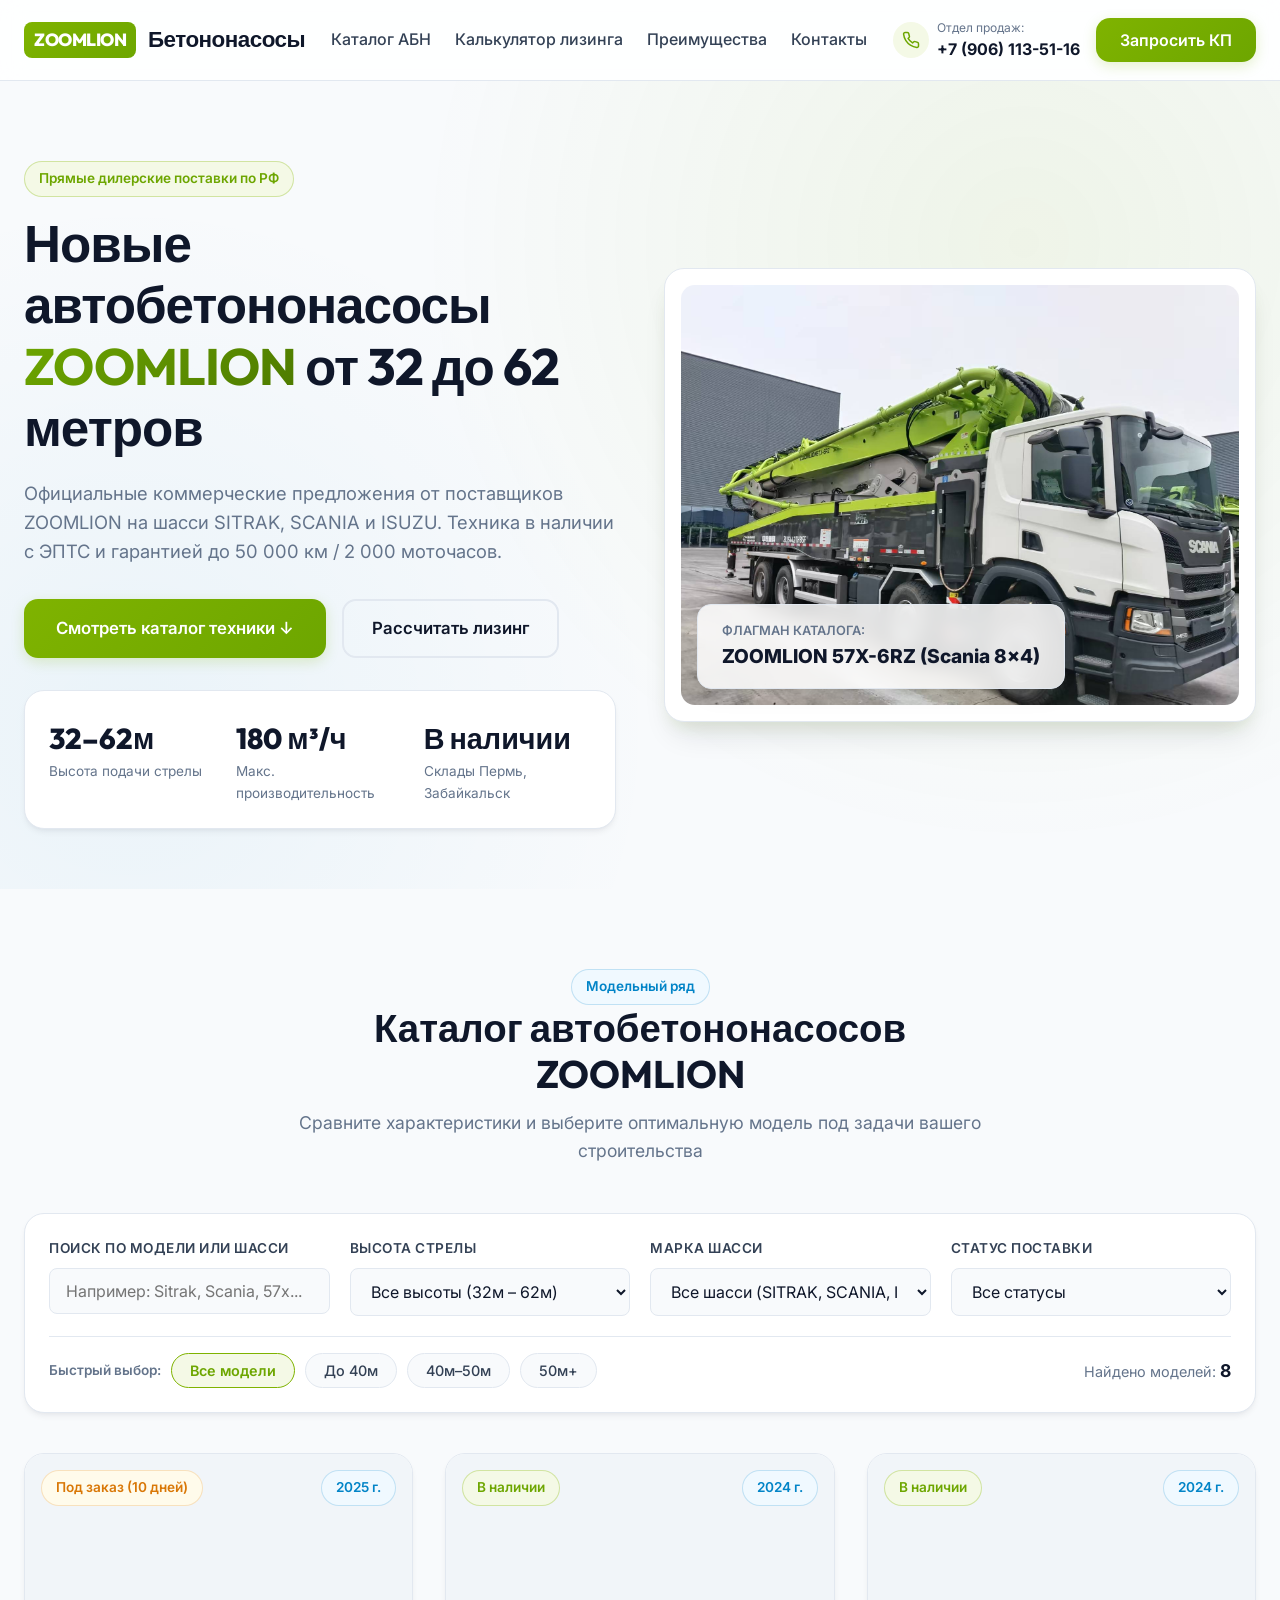
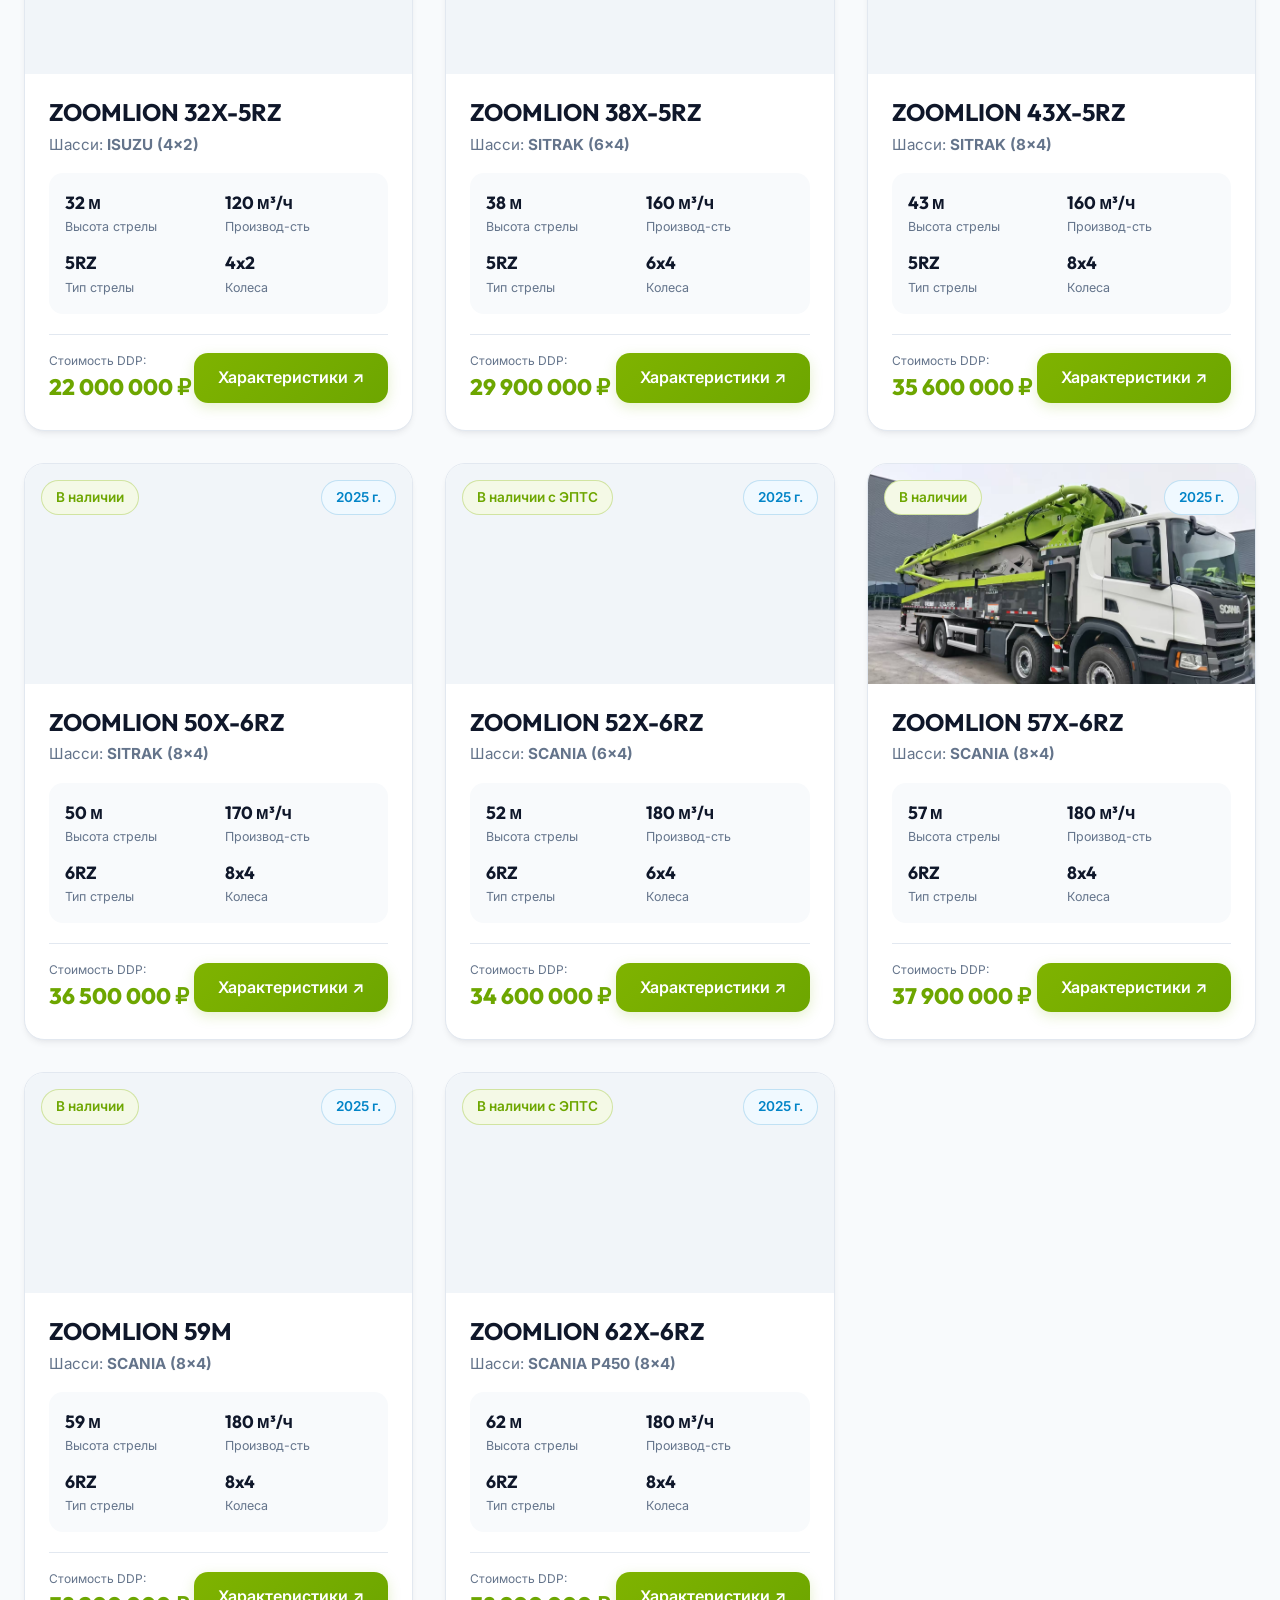
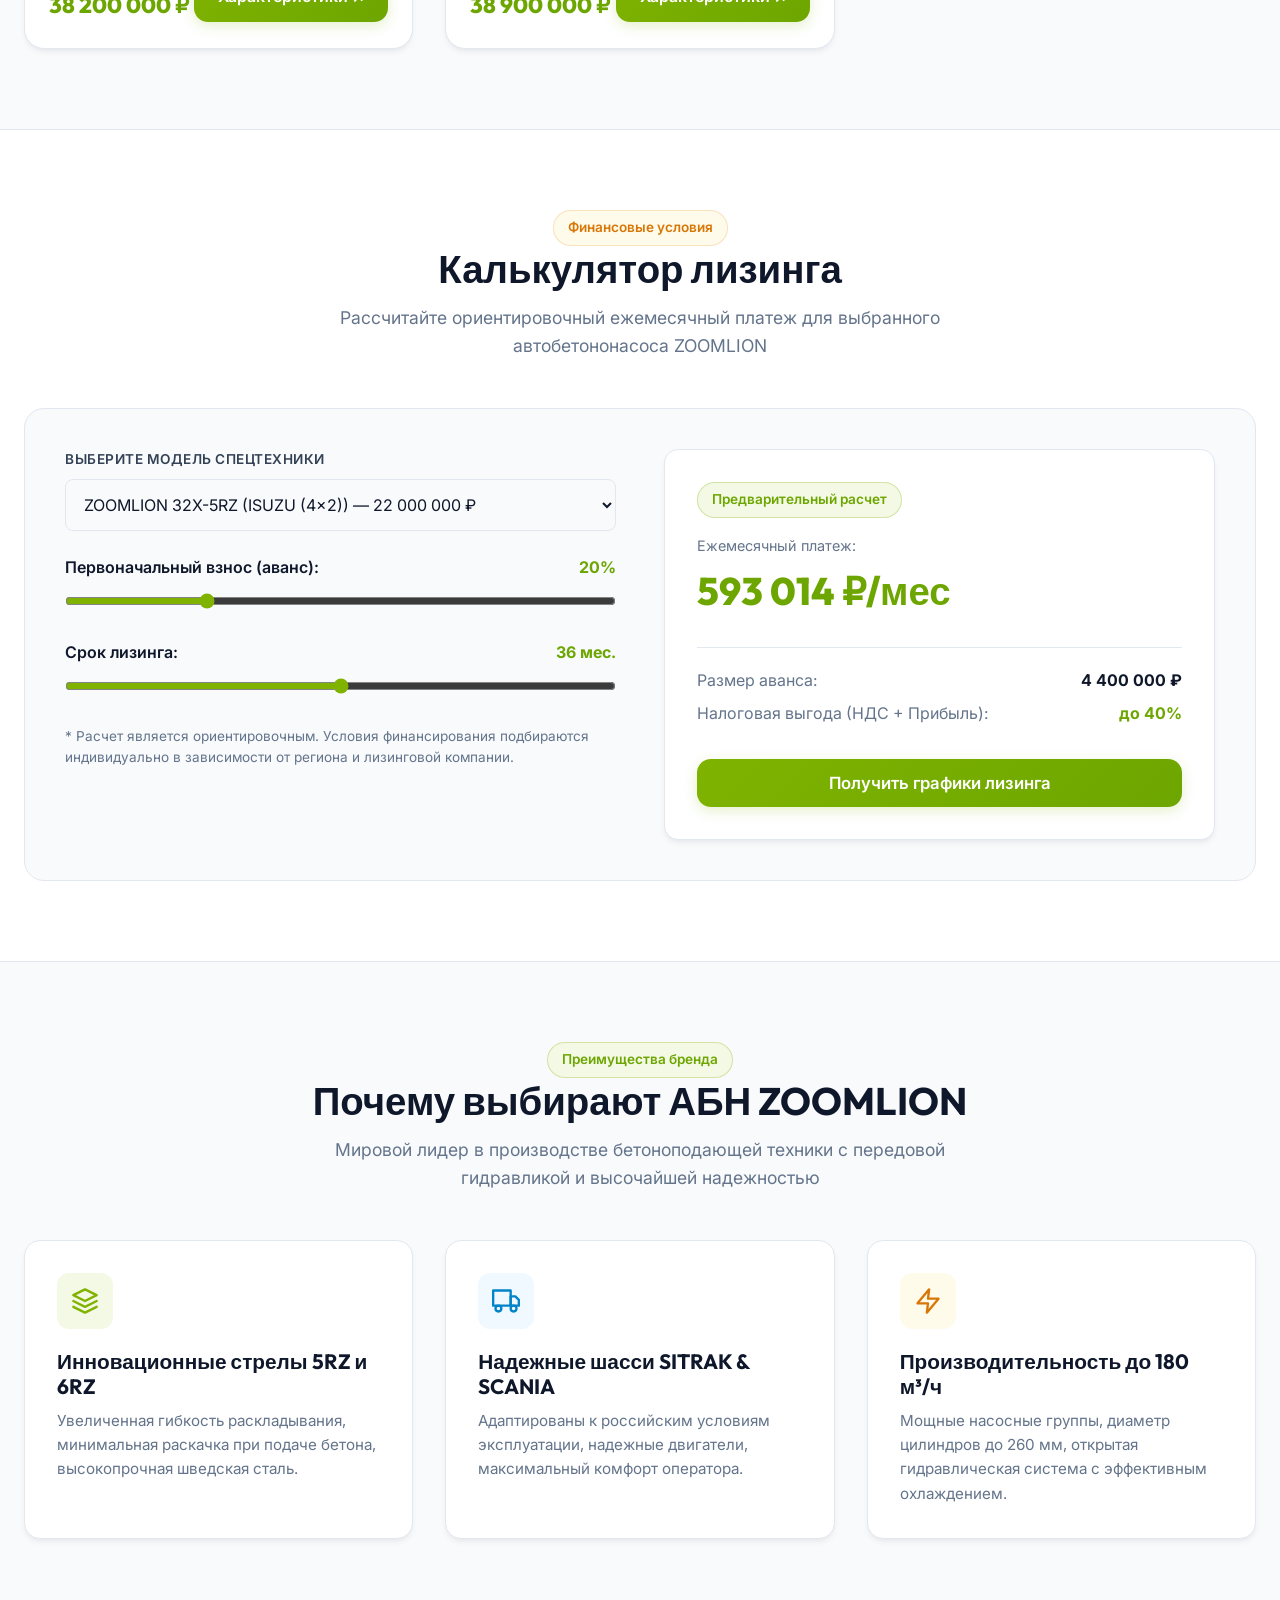
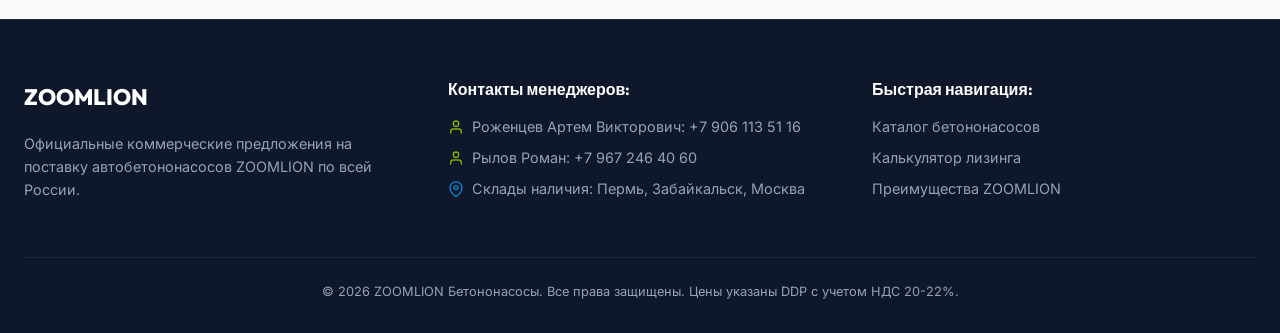
==== commit 0025089b: "feat: implement dynamic product page rendering and add comprehensive model data infrastructure" ====
--- a/deploy/index.html
+++ b/deploy/index.html
@@ -367,7 +367,8 @@
     </div>
   </footer>
 
-  <!-- App Script -->
-  <script src="./src/js/app.js"></script>
+  <!-- App Scripts -->
+  <script src="./src/js/default-models.js?v=2"></script>
+  <script src="./src/js/app.js?v=2"></script>
 </body>
 </html>
